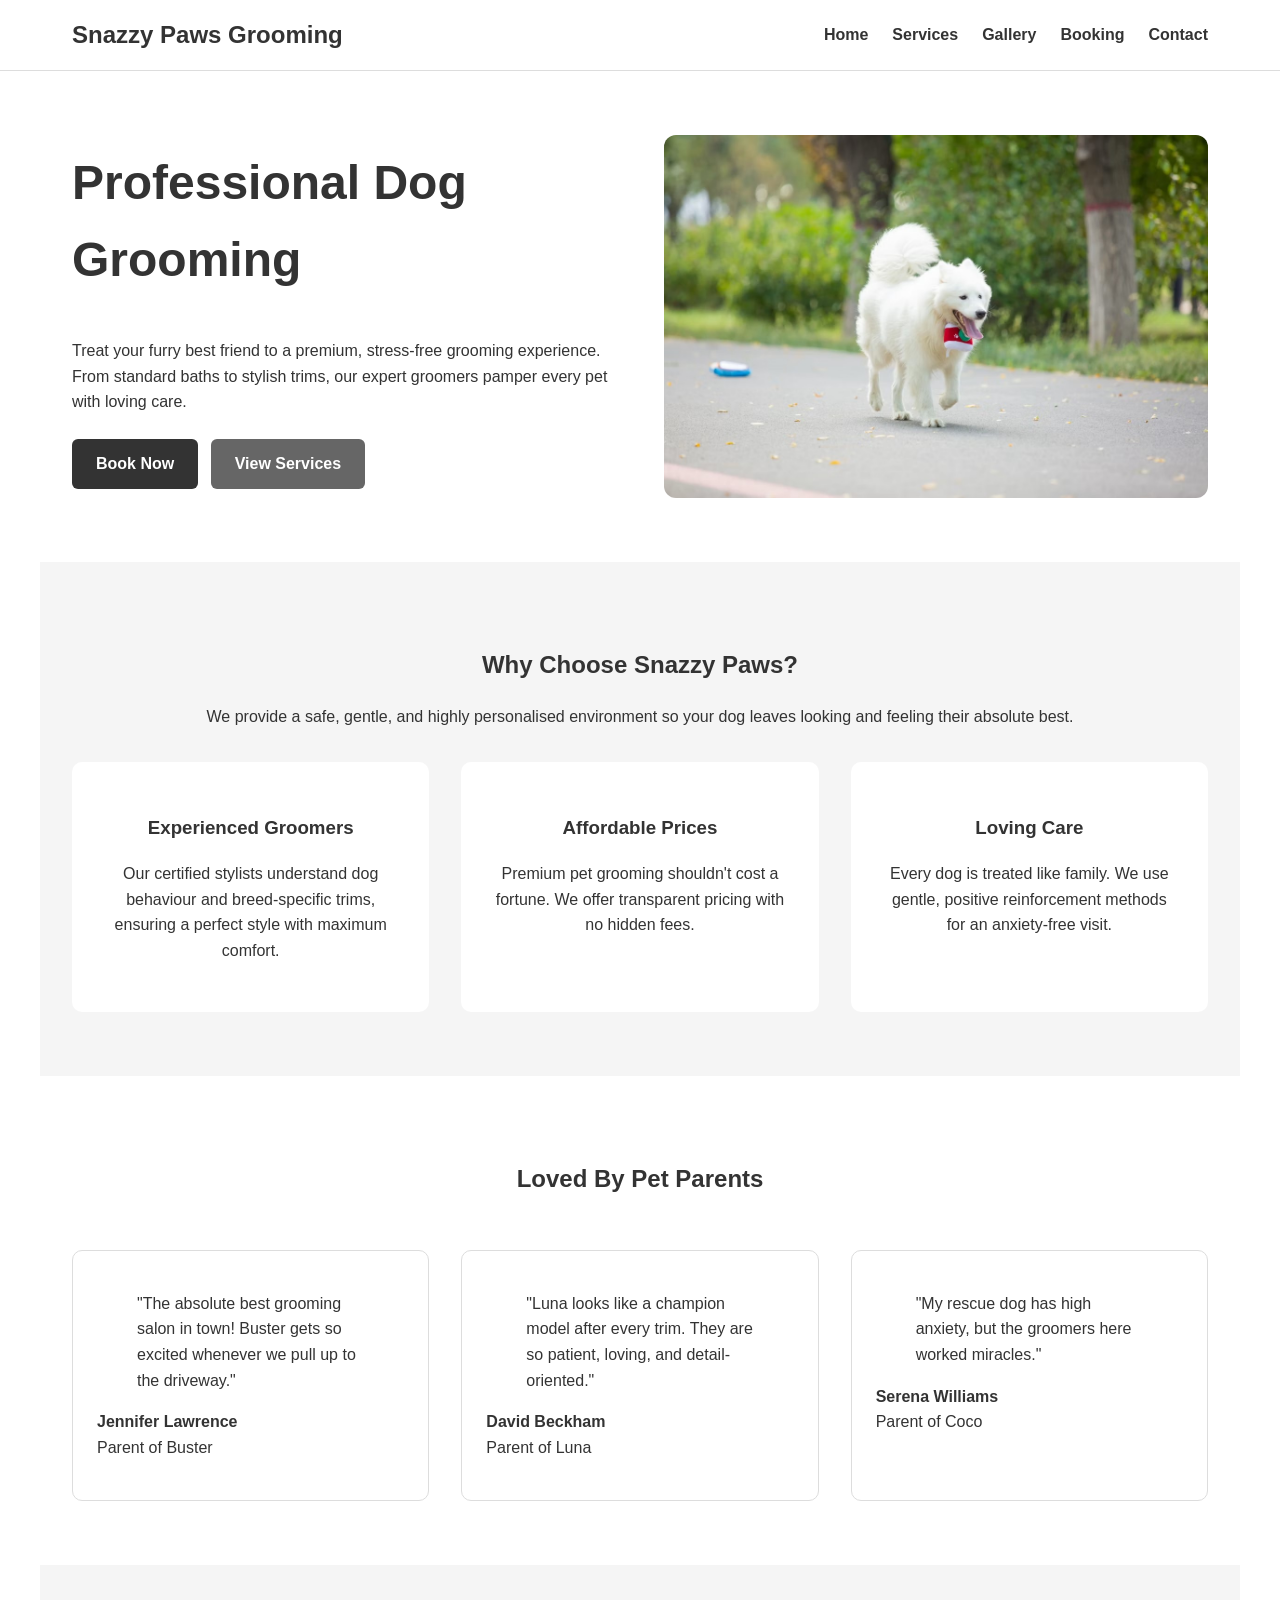
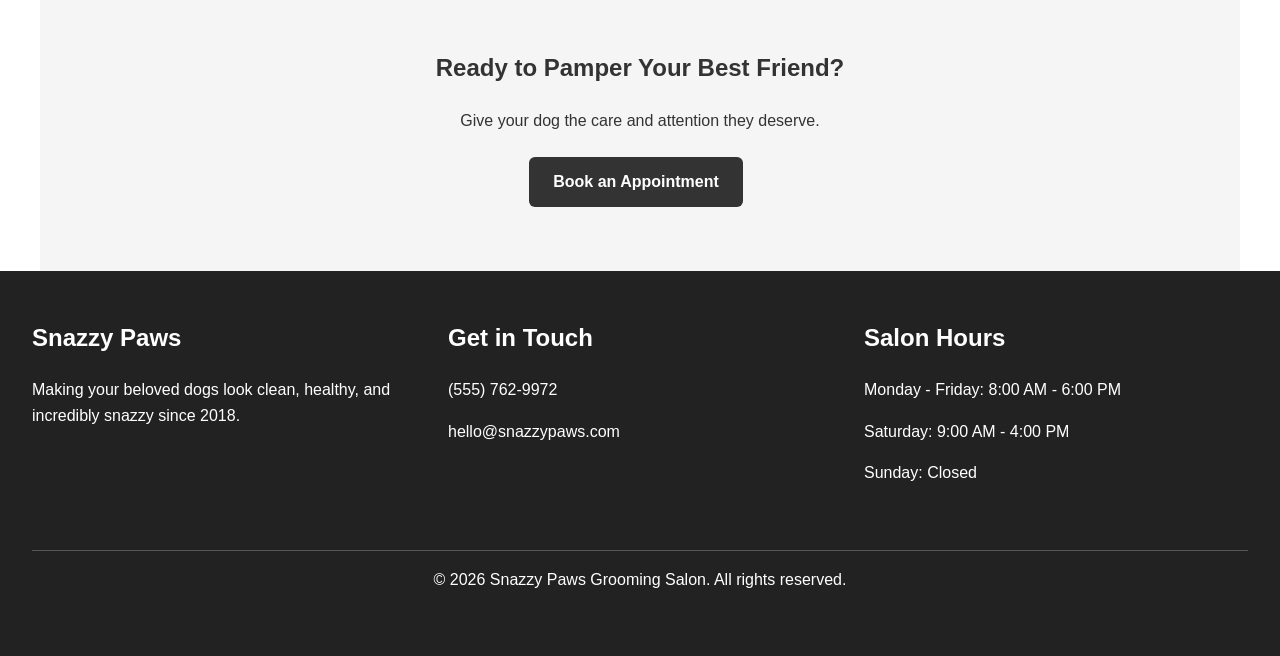
==== index.html @ 814f7d8c "Initial Snazzy Paws website" ====
<!DOCTYPE html>
<html lang="en">
<head>
    <meta charset="UTF-8">
    <meta name="viewport" content="width=device-width, initial-scale=1.0">
    <meta name="description" content="Snazzy Paws Grooming provides professional and caring dog grooming services.">
    <title>Home | Snazzy Paws Grooming</title>
    <link rel="stylesheet" href="css/style.css">
</head>

<body>

    <header>
        <nav aria-label="Main navigation">
            <a href="index.html">Snazzy Paws Grooming</a>

            <ul>
                <li><a href="index.html">Home</a></li>
                <li><a href="services.html">Services</a></li>
                <li><a href="gallery.html">Gallery</a></li>
                <li><a href="booking.html">Booking</a></li>
                <li><a href="contact.html">Contact</a></li>
            </ul>
        </nav>
    </header>

    <main>

        <section class="hero">
            <div class="hero-content">
                <h1>Professional Dog Grooming</h1>

                <p>
                    Treat your furry best friend to a premium, stress-free
                    grooming experience. From standard baths to stylish trims,
                    our expert groomers pamper every pet with loving care.
                </p>

                <a href="booking.html" class="button">Book Now</a>
                <a href="services.html" class="button secondary-button">
                    View Services
                </a>
            </div>

            <div class="hero-image">
                <img src="images/hero-dog.jpg"
                     alt="Happy dog after receiving professional grooming">
            </div>
        </section>


        <section class="why-choose-us">
            <h2>Why Choose Snazzy Paws?</h2>

            <p>
                We provide a safe, gentle, and highly personalised environment
                so your dog leaves looking and feeling their absolute best.
            </p>

            <div class="feature-container">

                <article>
                    <h3>Experienced Groomers</h3>
                    <p>
                        Our certified stylists understand dog behaviour and
                        breed-specific trims, ensuring a perfect style with
                        maximum comfort.
                    </p>
                </article>

                <article>
                    <h3>Affordable Prices</h3>
                    <p>
                        Premium pet grooming shouldn't cost a fortune. We offer
                        transparent pricing with no hidden fees.
                    </p>
                </article>

                <article>
                    <h3>Loving Care</h3>
                    <p>
                        Every dog is treated like family. We use gentle,
                        positive reinforcement methods for an anxiety-free visit.
                    </p>
                </article>

            </div>
        </section>


        <section class="testimonials">
            <h2>Loved By Pet Parents</h2>

            <article>
                <blockquote>
                    "The absolute best grooming salon in town! Buster gets so
                    excited whenever we pull up to the driveway."
                </blockquote>

                <p>
                    <strong>Jennifer Lawrence</strong><br>
                    Parent of Buster
                </p>
            </article>

            <article>
                <blockquote>
                    "Luna looks like a champion model after every trim. They are
                    so patient, loving, and detail-oriented."
                </blockquote>

                <p>
                    <strong>David Beckham</strong><br>
                    Parent of Luna
                </p>
            </article>

            <article>
                <blockquote>
                    "My rescue dog has high anxiety, but the groomers here
                    worked miracles."
                </blockquote>

                <p>
                    <strong>Serena Williams</strong><br>
                    Parent of Coco
                </p>
            </article>
        </section>


        <section class="call-to-action">
            <h2>Ready to Pamper Your Best Friend?</h2>

            <p>
                Give your dog the care and attention they deserve.
            </p>

            <a href="booking.html" class="button">Book an Appointment</a>
        </section>

    </main>


    <footer>
        <div>
            <h2>Snazzy Paws</h2>

            <p>
                Making your beloved dogs look clean, healthy, and incredibly
                snazzy since 2018.
            </p>
        </div>

        <div>
            <h2>Get in Touch</h2>

            <p>(555) 762-9972</p>
            <p>hello@snazzypaws.com</p>
        </div>

        <div>
            <h2>Salon Hours</h2>

            <p>Monday - Friday: 8:00 AM - 6:00 PM</p>
            <p>Saturday: 9:00 AM - 4:00 PM</p>
            <p>Sunday: Closed</p>
        </div>

        <p class="copyright">
            &copy; 2026 Snazzy Paws Grooming Salon. All rights reserved.
        </p>
    </footer>

</body>
</html>
---- css/style.css ----
* {
    box-sizing: border-box;
}

html {
    scroll-behavior: smooth;
}

body {
    margin: 0;
    font-family: Arial, sans-serif;
    line-height: 1.6;
    color: #333333;
    background-color: #ffffff;
}

img {
    max-width: 100%;
    height: auto;
    display: block;
}

header {
    background-color: #ffffff;
    border-bottom: 1px solid #dddddd;
}

nav {
    max-width: 1200px;
    margin: 0 auto;
    padding: 1rem 2rem;

    display: flex;
    align-items: center;
    justify-content: space-between;
}

nav > a {
    font-size: 1.5rem;
    font-weight: bold;
    text-decoration: none;
    color: #333333;
}

nav ul {
    display: flex;
    gap: 1.5rem;
    list-style: none;
    margin: 0;
    padding: 0;
}

nav a {
    color: #333333;
    text-decoration: none;
    font-weight: 600;
}

nav a:hover,
nav a:focus {
    text-decoration: underline;
}

main {
    max-width: 1200px;
    margin: 0 auto;
}

section {
    padding: 4rem 2rem;
}

.hero {
    display: grid;
    grid-template-columns: 1fr 1fr;
    gap: 3rem;
    align-items: center;
}

.hero h1 {
    font-size: 3rem;
    margin-top: 0;
}

.hero-image img {
    width: 100%;
    border-radius: 12px;
}

.button {
    display: inline-block;
    padding: 0.75rem 1.5rem;
    margin: 0.5rem 0.5rem 0 0;

    background-color: #333333;
    color: #ffffff;

    text-decoration: none;
    border-radius: 6px;
    font-weight: bold;
}

.button:hover,
.button:focus {
    opacity: 0.8;
}

.secondary-button {
    background-color: #666666;
}

.why-choose-us {
    text-align: center;
    background-color: #f5f5f5;
}

.feature-container {
    display: grid;
    grid-template-columns: repeat(3, 1fr);
    gap: 2rem;
    margin-top: 2rem;
}

.feature-container article {
    background-color: #ffffff;
    padding: 2rem;
    border-radius: 10px;
}

.testimonials {
    display: grid;
    grid-template-columns: repeat(3, 1fr);
    gap: 2rem;
}

.testimonials h2 {
    grid-column: 1 / -1;
    text-align: center;
}

.testimonials article {
    padding: 1.5rem;
    border: 1px solid #dddddd;
    border-radius: 10px;
}

.call-to-action {
    text-align: center;
    background-color: #f5f5f5;
}

footer {
    background-color: #222222;
    color: #ffffff;
    padding: 3rem 2rem;

    display: grid;
    grid-template-columns: repeat(3, 1fr);
    gap: 2rem;
}

footer h2 {
    margin-top: 0;
}

.copyright {
    grid-column: 1 / -1;
    text-align: center;
    border-top: 1px solid #555555;
    padding-top: 1rem;
}

@media (max-width: 768px) {

    nav {
        flex-direction: column;
        gap: 1rem;
    }

    nav ul {
        flex-direction: column;
        align-items: center;
        gap: 0.75rem;
    }

    .hero {
        grid-template-columns: 1fr;
    }

    .hero h1 {
        font-size: 2.2rem;
    }

    .feature-container {
        grid-template-columns: 1fr;
    }

    .testimonials {
        grid-template-columns: 1fr;
    }

    footer {
        grid-template-columns: 1fr;
        text-align: center;
    }

    .copyright {
        grid-column: auto;
    }
}/* Services Page */

.page-intro {
    padding: 60px 5%;
    text-align: center;
    background-color: #f8d7e5;
}

.page-intro h1 {
    font-size: 2.5rem;
    margin-bottom: 15px;
}

.page-intro p {
    max-width: 700px;
    margin: 0 auto;
}

.services-section,
.faq-section {
    max-width: 1200px;
    margin: 0 auto;
    padding: 60px 5%;
}

.services-section h2,
.faq-section h2 {
    text-align: center;
    margin-bottom: 30px;
    font-size: 2rem;
}


/* Services Table */

.table-container {
    overflow-x: auto;
}

table {
    width: 100%;
    border-collapse: collapse;
    background-color: #fff;
}

caption {
    font-weight: bold;
    margin-bottom: 15px;
}

th,
td {
    padding: 18px;
    border: 1px solid #ccc;
    text-align: left;
}

thead th {
    background-color: #333;
    color: white;
}

tbody th {
    background-color: #f8f8f8;
}


/* Special Treatments */

.treatment-grid {
    display: grid;
    grid-template-columns: repeat(4, 1fr);
    gap: 20px;
}

.treatment-card {
    padding: 25px;
    text-align: center;
    background-color: #f8f8f8;
    border-radius: 12px;
}

.treatment-card h3 {
    margin-bottom: 10px;
}

.treatment-card p {
    font-size: 1.3rem;
    font-weight: bold;
}


/* FAQ */

.faq-list {
    max-width: 900px;
    margin: 0 auto;
}

.faq-list details {
    margin-bottom: 15px;
    padding: 20px;
    background-color: #f8f8f8;
    border-radius: 8px;
}

.faq-list summary {
    font-weight: bold;
    cursor: pointer;
}

.faq-list p {
    margin-top: 15px;
}


/* Services Mobile Layout */

@media (max-width: 768px) {

    .treatment-grid {
        grid-template-columns: 1fr 1fr;
    }

    th,
    td {
        padding: 12px;
    }

}

@media (max-width: 500px) {

    .treatment-grid {
        grid-template-columns: 1fr;
    }

}
/* Gallery Page */

.gallery-section {
    max-width: 1200px;
    margin: 0 auto;
    padding: 60px 5%;
}

.gallery-section h2 {
    text-align: center;
    margin-bottom: 30px;
    font-size: 2rem;
}

.gallery-grid {
    display: grid;
    grid-template-columns: repeat(4, 1fr);
    gap: 20px;
}

.gallery-grid figure {
    margin: 0;
    background-color: #f8f8f8;
    border-radius: 12px;
    overflow: hidden;
}

.gallery-grid img {
    width: 100%;
    height: 220px;
    object-fit: cover;
}

.gallery-grid figcaption {
    padding: 12px;
    text-align: center;
    font-weight: bold;
}


/* Gallery Mobile Layout */

@media (max-width: 900px) {

    .gallery-grid {
        grid-template-columns: repeat(2, 1fr);
    }

}

@media (max-width: 500px) {

    .gallery-grid {
        grid-template-columns: 1fr;
    }

    .gallery-grid img {
        height: 250px;
    }

}
/* Booking Page */

.booking-section {
    max-width: 800px;
    margin: 0 auto;
    padding: 60px 5%;
}

.booking-section h2,
.booking-info h2 {
    text-align: center;
    margin-bottom: 30px;
    font-size: 2rem;
}

.booking-section form {
    background-color: #f8f8f8;
    padding: 35px;
    border-radius: 12px;
}

.form-group {
    margin-bottom: 20px;
}

.form-group label {
    display: block;
    margin-bottom: 8px;
    font-weight: bold;
}

.form-group input,
.form-group select,
.form-group textarea {
    width: 100%;
    padding: 12px;
    border: 1px solid #aaa;
    border-radius: 6px;
    font-family: inherit;
    font-size: 1rem;
}

.form-group textarea {
    resize: vertical;
}

.form-group input:focus,
.form-group select:focus,
.form-group textarea:focus {
    outline: 3px solid #f0a6c5;
    border-color: #d96b9a;
}

.booking-section button {
    border: none;
    cursor: pointer;
    font-size: 1rem;
}

.booking-info {
    max-width: 1200px;
    margin: 0 auto;
    padding: 60px 5%;
}

.info-grid {
    display: grid;
    grid-template-columns: 1fr 1fr;
    gap: 25px;
}

.info-card {
    background-color: #f8f8f8;
    padding: 30px;
    border-radius: 12px;
}

.info-card h3 {
    margin-bottom: 15px;
}

.info-card p {
    margin-bottom: 8px;
}


/* Booking Mobile Layout */

@media (max-width: 768px) {

    .booking-section form {
        padding: 25px;
    }

    .info-grid {
        grid-template-columns: 1fr;
    }

}
/* Contact Page */

.contact-section {
    max-width: 1200px;
    margin: 0 auto;
    padding: 60px 5%;
}

.contact-section h2,
.contact-form-section h2,
.social-section h2 {
    text-align: center;
    margin-bottom: 30px;
    font-size: 2rem;
}

.contact-grid {
    display: grid;
    grid-template-columns: 1fr 1fr;
    gap: 40px;
    align-items: start;
}

.contact-details {
    background-color: #f8f8f8;
    padding: 30px;
    border-radius: 12px;
}

.contact-details h3 {
    margin-top: 20px;
    margin-bottom: 5px;
}

.contact-details h3:first-child {
    margin-top: 0;
}

.contact-details a {
    color: #b94f7d;
    font-weight: bold;
}

.map-container {
    width: 100%;
}

.map-container h3 {
    margin-bottom: 15px;
}

.map-container iframe {
    width: 100%;
    min-height: 400px;
    border: 0;
    border-radius: 12px;
}

.contact-form-section {
    max-width: 800px;
    margin: 0 auto;
    padding: 60px 5%;
}

.contact-form-section form {
    background-color: #f8f8f8;
    padding: 35px;
    border-radius: 12px;
}

.social-section {
    padding: 60px 5%;
    text-align: center;
    background-color: #f8d7e5;
}

.social-section p {
    margin-bottom: 15px;
}

.social-section a {
    color: #333;
    font-weight: bold;
}


/* Contact Mobile Layout */

@media (max-width: 768px) {

    .contact-grid {
        grid-template-columns: 1fr;
    }

    .map-container iframe {
        min-height: 300px;
    }

}
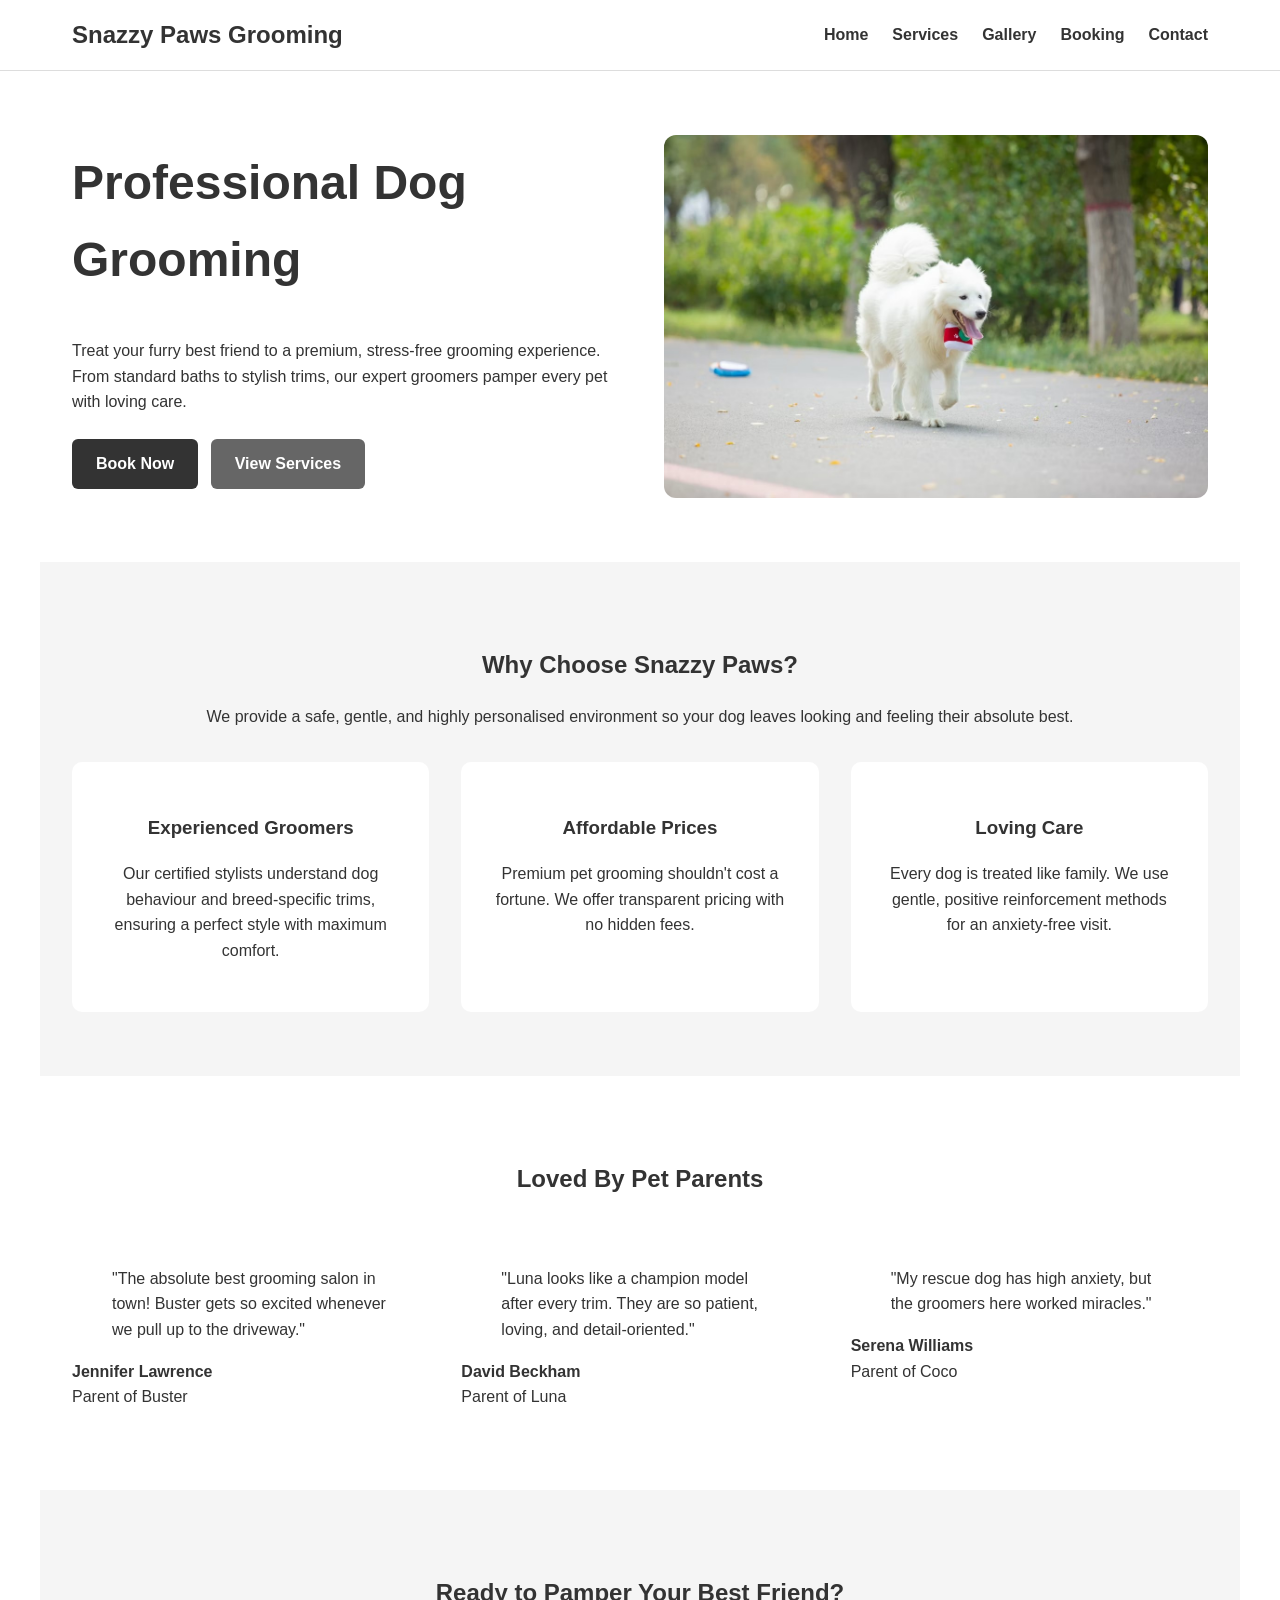
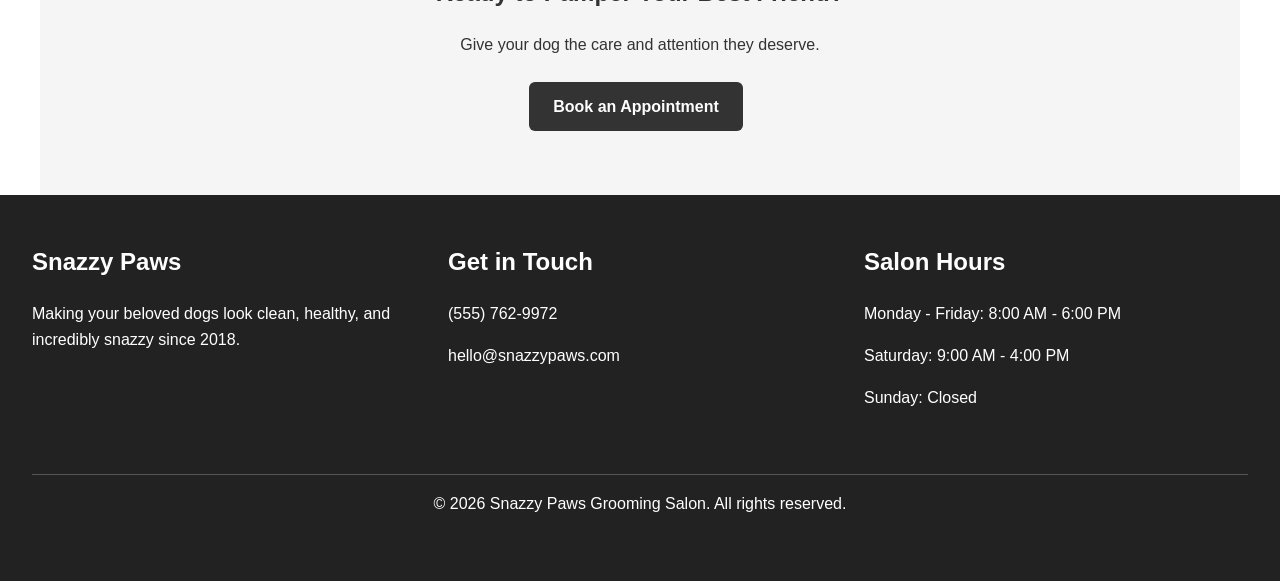
==== commit 4b03244a: "Fix HTML validation warnings" ====
--- a/index.html
+++ b/index.html
@@ -91,7 +91,7 @@
         <section class="testimonials">
             <h2>Loved By Pet Parents</h2>
 
-            <article>
+            <div>
                 <blockquote>
                     "The absolute best grooming salon in town! Buster gets so
                     excited whenever we pull up to the driveway."
@@ -101,9 +101,9 @@
                     <strong>Jennifer Lawrence</strong><br>
                     Parent of Buster
                 </p>
-            </article>
+            </div>
 
-            <article>
+            <div>
                 <blockquote>
                     "Luna looks like a champion model after every trim. They are
                     so patient, loving, and detail-oriented."
@@ -113,9 +113,9 @@
                     <strong>David Beckham</strong><br>
                     Parent of Luna
                 </p>
-            </article>
+            </div>
 
-            <article>
+            <div>
                 <blockquote>
                     "My rescue dog has high anxiety, but the groomers here
                     worked miracles."
@@ -125,7 +125,7 @@
                     <strong>Serena Williams</strong><br>
                     Parent of Coco
                 </p>
-            </article>
+            </div>
         </section>
 
 
